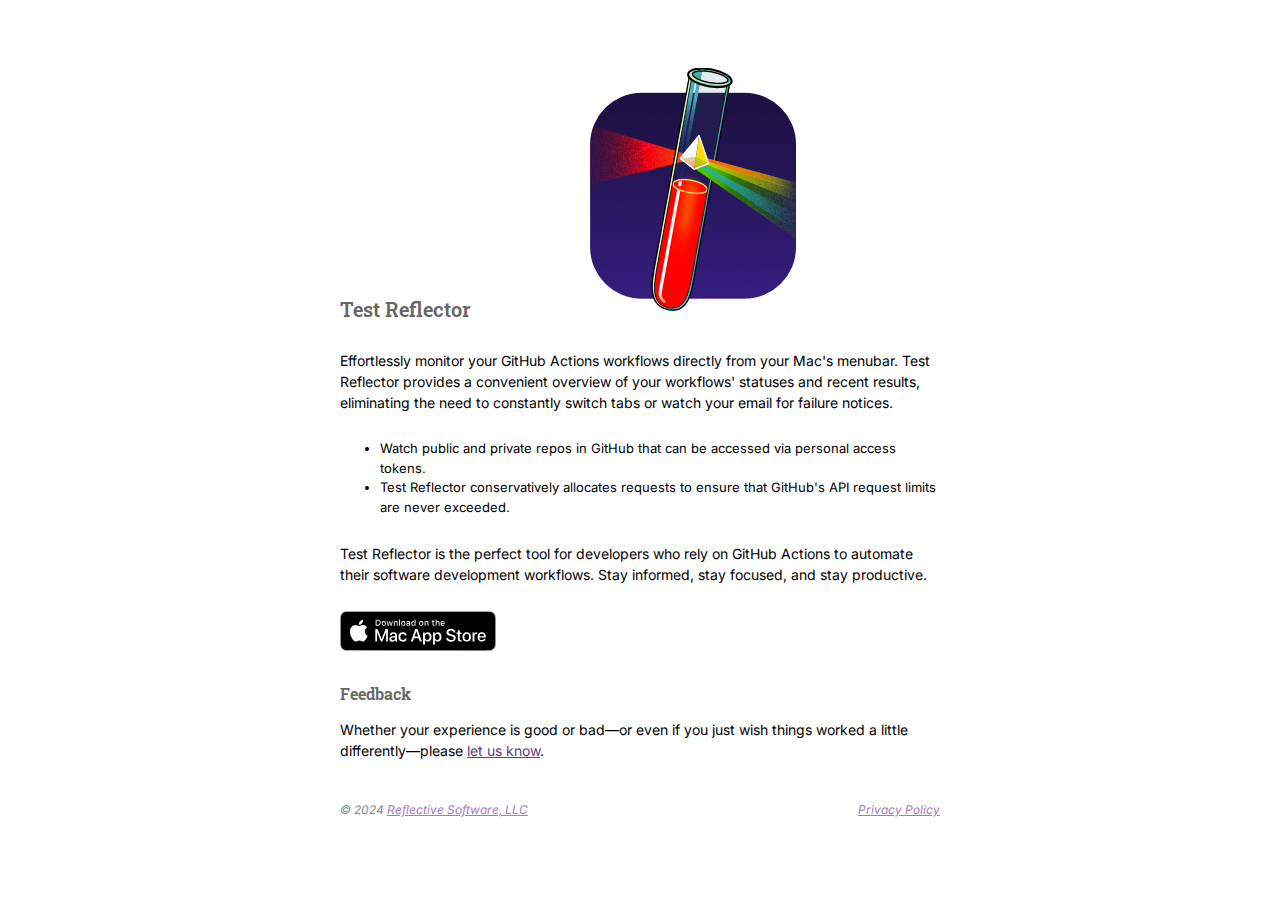
==== index.html @ 413d94f1 "Link to reflective.dev" ====
<!DOCTYPE html>
<html>

  <head>
    <meta charset="utf-8"/>
    <meta http-equiv="X-UA-Compatible" content="IE=edge"/>
    <meta name="viewport" content="width=device-width, initial-scale=1.0, maximum-scale=1.0"/>
    <link rel="canonical" href="https://www.testreflector.app" />
    <link rel="preconnect" href="https://fonts.googleapis.com" />
    <link rel="preconnect" href="https://fonts.gstatic.com" crossorigin />
    <title>Test Reflector</title>

    <meta name="description" content="Effortlessly monitor your GitHub Actions workflows directly from your Mac's menubar. Test Reflector provides a convenient overview of your workflows' statuses and recent results, eliminating the need to constantly switch tabs or watch your email for failure notices." />
    <meta name="og:description" property="og:description" content="Effortlessly monitor your GitHub Actions workflows directly from your Mac's menubar. Test Reflector provides a convenient overview of your workflows' statuses and recent results, eliminating the need to constantly switch tabs or watch your email for failure notices." />
    <meta name="og:image" property="og:image" content="https://www.testreflector.app/assets/logos/logo@256x.png" />
    <meta name="og:title" property="og:title" content="Test Reflector" />
    <meta name="og:url" property="og:url" content="https://www.testreflector.app" />

    <style>
      @import url('https://fonts.googleapis.com/css2?family=Inter:wght@400&family=Roboto+Slab:wght@600&display=swap');
    </style>
    <link href="/assets/css/app.css?cache=20240417100000" rel="stylesheet" />
  </head>

  <body>
    <main>
      <header>
        <div class="logo">
          <img src="assets/logos/logo@256x.png" />
        </div>
      </header>

      <h1>Test Reflector</h1>

      <section>
        <p>
          Effortlessly monitor your GitHub Actions workflows directly from your Mac's menubar. Test Reflector provides
          a convenient overview of your workflows' statuses and recent results, eliminating the need to constantly switch tabs or watch your email for failure notices.
        </p>

        <ul>
          <li>Watch public and private repos in GitHub that can be accessed via personal access tokens.</li>
          <li>Test Reflector conservatively allocates requests to ensure that GitHub's API request limits are never exceeded.</li>
        </ul>

        <p>
          Test Reflector is the perfect tool for developers who rely on GitHub Actions to automate their software development workflows. Stay informed, stay focused, and stay productive.
        </p>
      </section>

      <section>
        <p><a href="https://apps.apple.com/us/app/test-reflector/id6483935981?mt=12"><img src="/assets/images/Download_on_the_Mac_App_Store_Badge_US-UK_RGB_blk_092917.svg" /></a></p>
      </section>

      <section>
        <h2>Feedback</h2>

        <p>
          Whether your experience is good or bad—or even if you just wish things worked a little differently—please <a href="/feedback.html">let us know</a>.
        </p>

      </section>
    </main>

    <footer>
      <div>&copy; 2024 <a href="https://reflective.dev">Reflective Software, LLC</a></div>
      <a href="/privacy.html">Privacy Policy</a>
    </footer>
  </body>
</html>
---- assets/css/app.css ----
a {
  color: #673687;
}

body {
  font-family: "Inter", -apple-system, BlinkMacSystemFont, "Segoe UI", "Roboto", "Oxygen", "Ubuntu", "Cantarell", "Fira Sans", "Droid Sans", "Helvetica Neue", sans-serif;
  font-weight: 400;
}

h1, h2, h3, h4, h5, h6 {
  color: #666;
  font-family: "Roboto Slab", "Times New Roman", "Georgia", "Garamond";
  font-weight: 600;
  margin: 0;
}

h1 {
  font-size: 20px;
}

h2 {
  font-size: 16px;
}

body {
  padding: 10px;
  display: flex;
  flex-direction: column;
  font-size: 13px;
  justify-content: space-between;
  line-height: 1.5;
}

main {
  display: flex;
  flex-direction: column;
  gap: 2em;
  margin: 0 auto;
  max-width: 600px;
  width: 100%;
}

p {
  font-size: 14px;
  margin: 0;
}

p + p {
  margin-top: 10px;
}

header {
  display: flex;
  flex-direction: row;
  justify-content: center;
  padding: 50px 0;
}

section {
  display: flex;
  flex-direction: column;
  gap: 1em;
}

blockquote {
  border-left: 4px solid #eee;
  display: flex;
  flex-direction: column;
  gap: 0.3em;
  margin: 1em 0 0 0;
  padding-left: 1em;
}

blockquote img {
  float: left;
  margin-right: 1em;
  width: 80px;
}

.logo {
  color: #673687;
  height: 150px;
  width: 150px;
}

.logo svg {
  height: 150px;
  width: 150px;
  fill: currentcolor;
  stroke: currentcolor;
}

footer {
  color: #888;
  display: flex;
  flex-direction: row;
  justify-content: space-between;
  font-size: 12px;
  font-style: italic;
  margin: 40px auto;
  max-width: 600px;
  width: 100%;
}

footer a {
  color: #a47abf;
}

@media (prefers-color-scheme: dark) {
  body {
    background-color: #1c052b;
    color: #ccc;
  }

  a {
    color: #8e5fad;
  }

  h1, h2, h3, h4, h5, h6 {
    color: #d2c3db;
  }
}
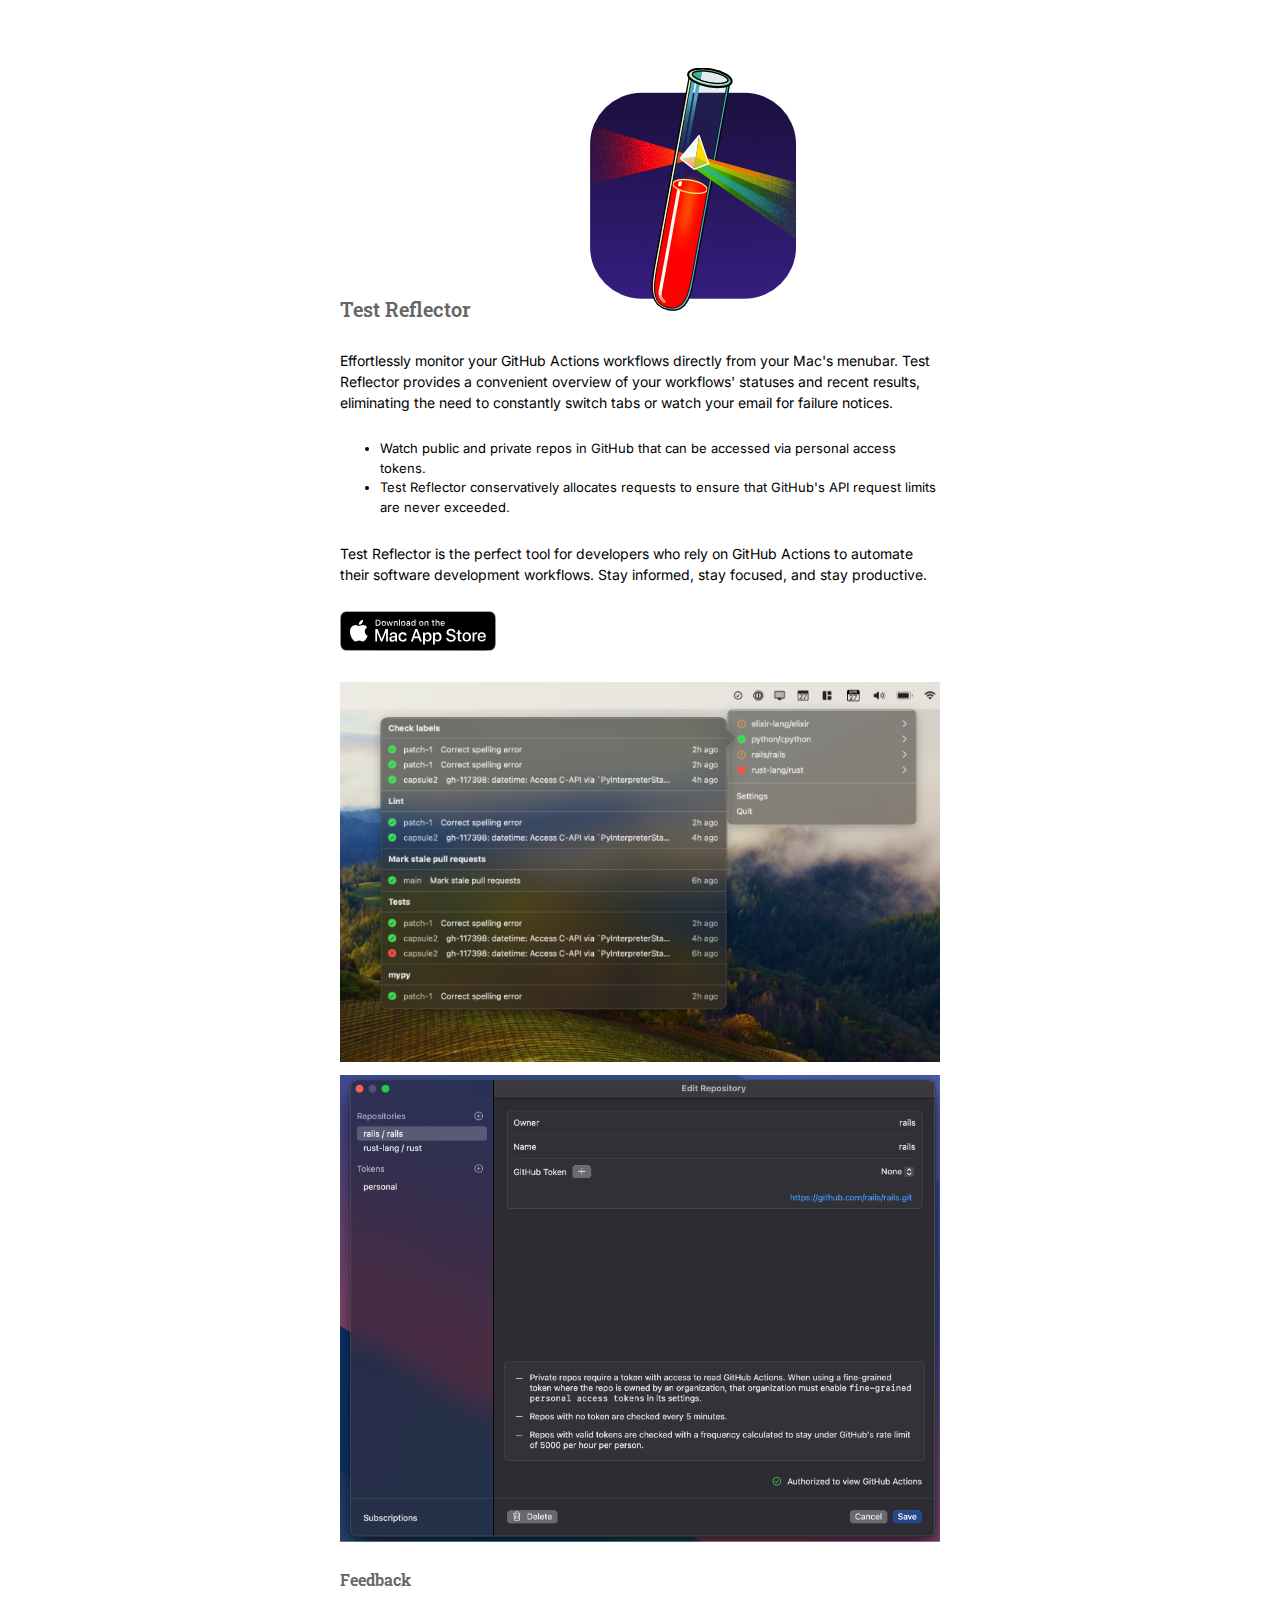
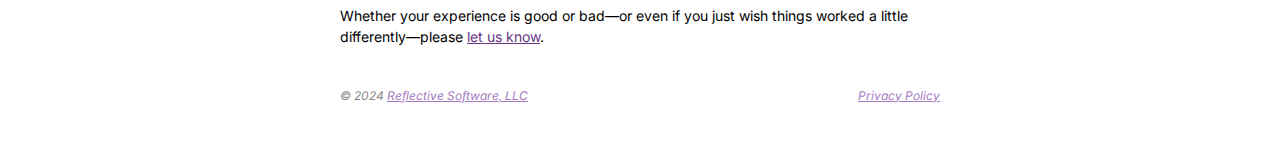
==== commit 744c7353: "Add screenshots to index" ====
--- a/index.html
+++ b/index.html
@@ -53,6 +53,11 @@
       </section>
 
       <section>
+        <img src="assets/images/test-reflector-menubar@768w.png" />
+        <img src="assets/images/test-reflector-settings.png" />
+      </section>
+
+      <section>
         <h2>Feedback</h2>
 
         <p>
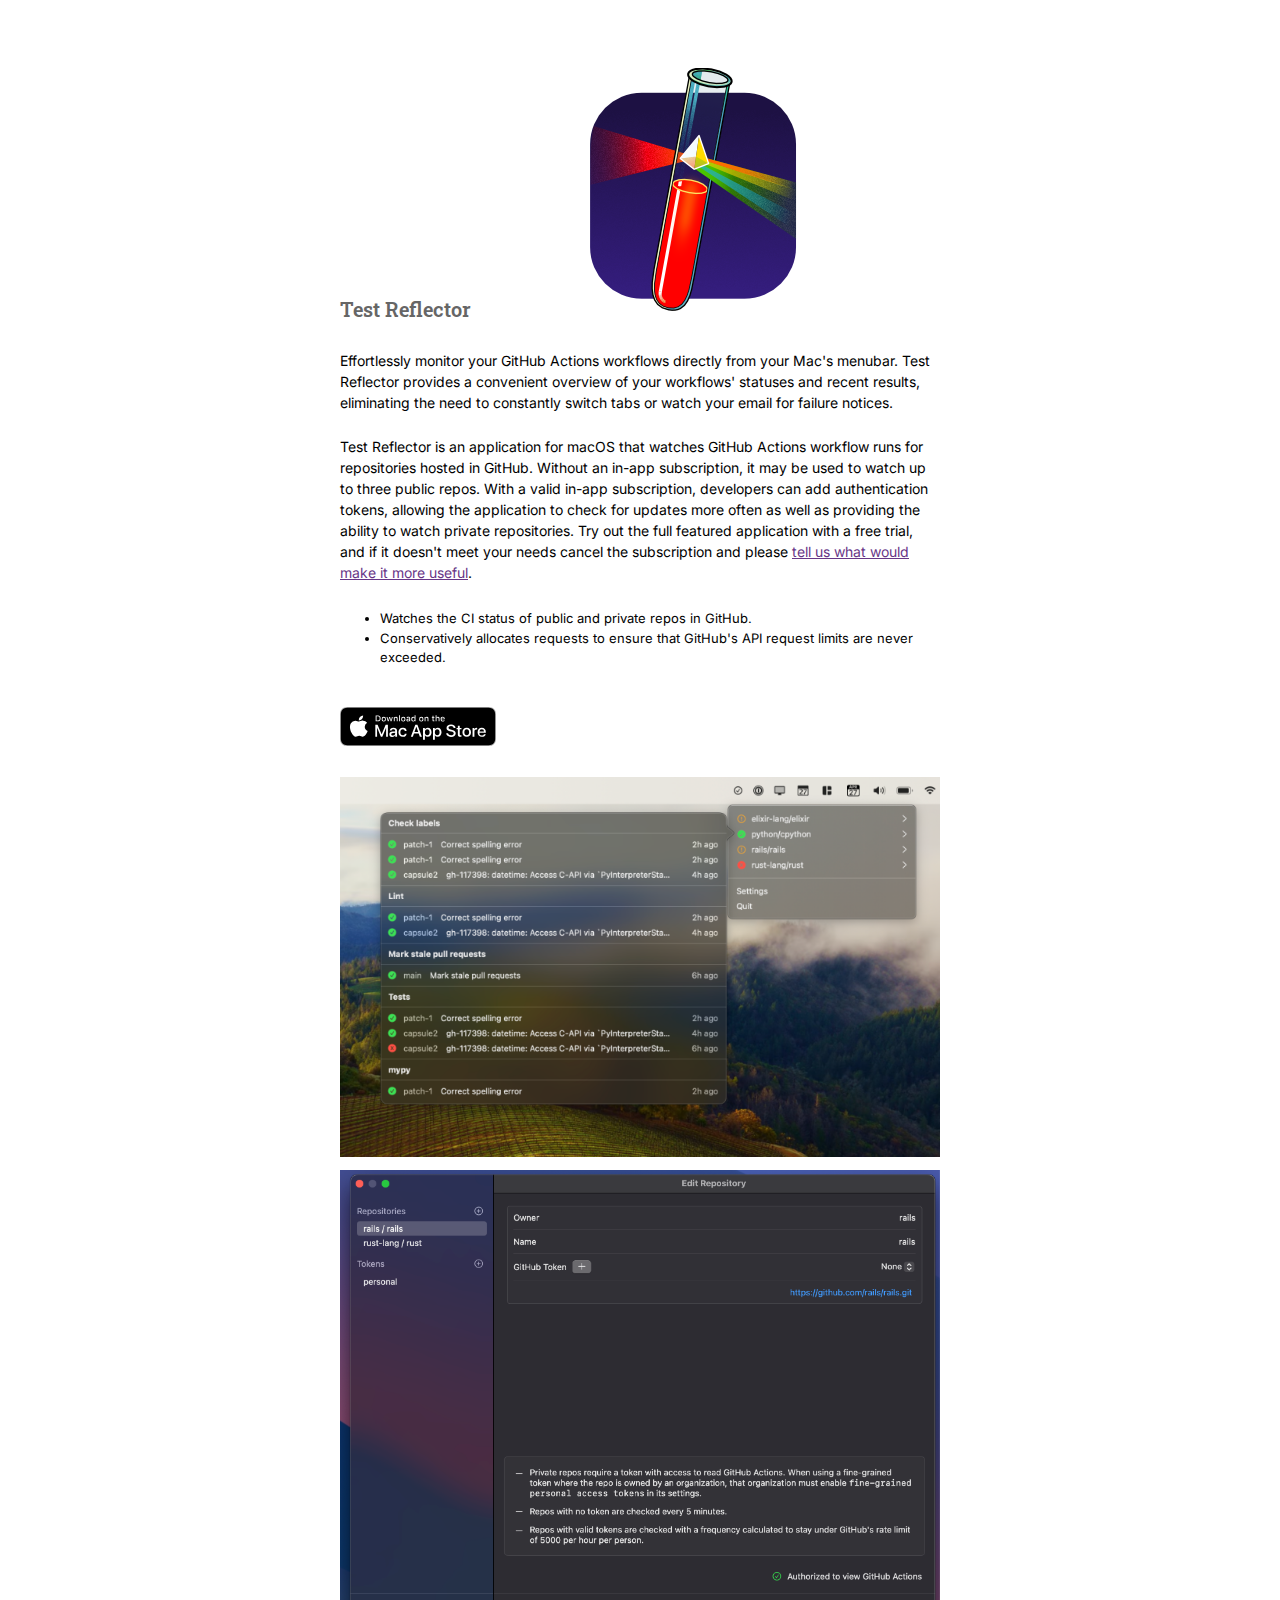
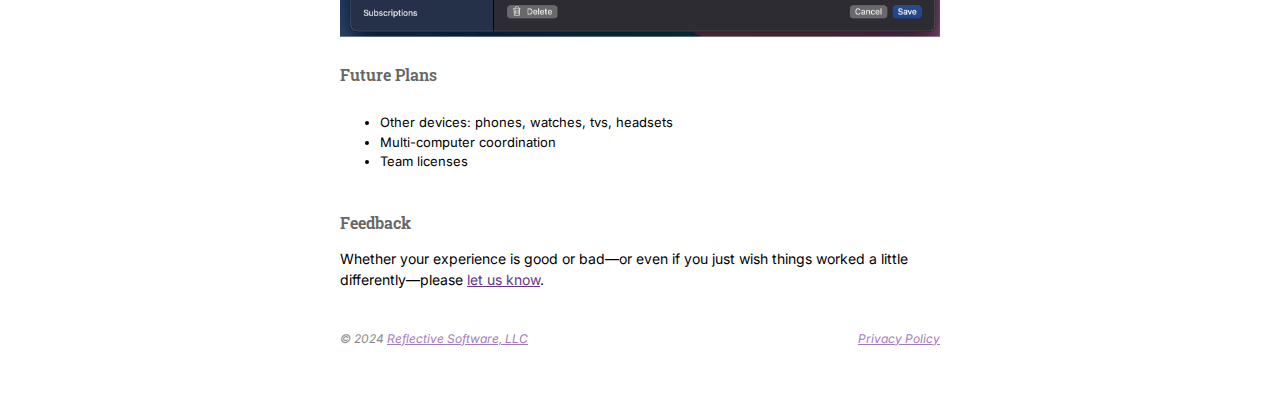
==== commit 9eba0c97: "Update index text" ====
--- a/index.html
+++ b/index.html
@@ -38,14 +38,18 @@
           a convenient overview of your workflows' statuses and recent results, eliminating the need to constantly switch tabs or watch your email for failure notices.
         </p>
 
+        <p>
+          Test Reflector is an application for macOS that watches GitHub Actions workflow runs for repositories hosted in GitHub. Without an in-app subscription,
+          it may be used to watch up to three public repos. With a valid in-app subscription, developers can add authentication tokens, allowing the application
+          to check for updates more often as well as providing the ability to watch private repositories. Try out the full featured application with a free trial,
+          and if it doesn't meet your needs cancel the subscription and please <a href="/feedback.html">tell us what would make it more useful</a>.
+        </p>
+
         <ul>
-          <li>Watch public and private repos in GitHub that can be accessed via personal access tokens.</li>
-          <li>Test Reflector conservatively allocates requests to ensure that GitHub's API request limits are never exceeded.</li>
+          <li>Watches the CI status of public and private repos in GitHub.</li>
+          <li>Conservatively allocates requests to ensure that GitHub's API request limits are never exceeded.</li>
         </ul>
 
-        <p>
-          Test Reflector is the perfect tool for developers who rely on GitHub Actions to automate their software development workflows. Stay informed, stay focused, and stay productive.
-        </p>
       </section>
 
       <section>
@@ -58,12 +62,22 @@
       </section>
 
       <section>
+        <h2>Future Plans</h2>
+
+        <ul>
+          <li>Other devices: phones, watches, tvs, headsets</li>
+          <li>Multi-computer coordination</li>
+          <li>Team licenses</li>
+        </ul>
+
+      </section>
+
+      <section>
         <h2>Feedback</h2>
 
         <p>
           Whether your experience is good or bad—or even if you just wish things worked a little differently—please <a href="/feedback.html">let us know</a>.
         </p>
-
       </section>
     </main>
 
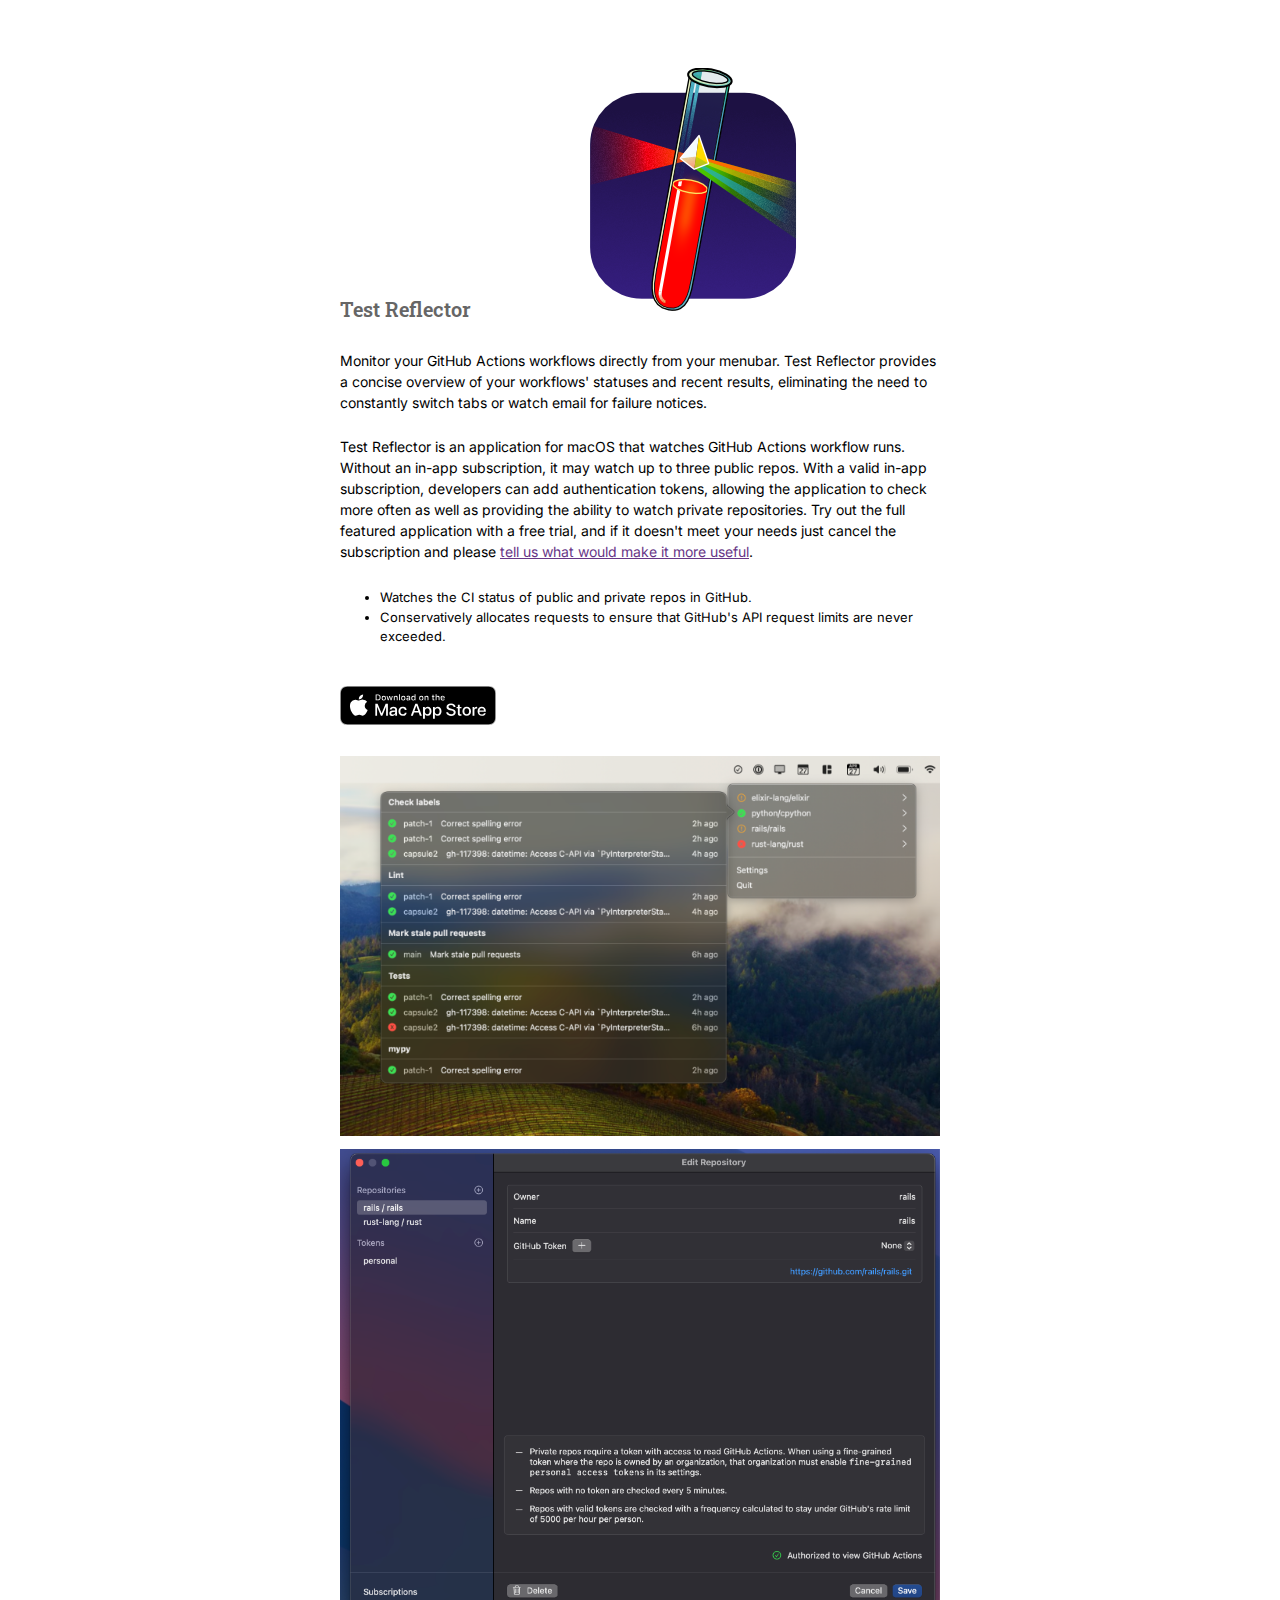
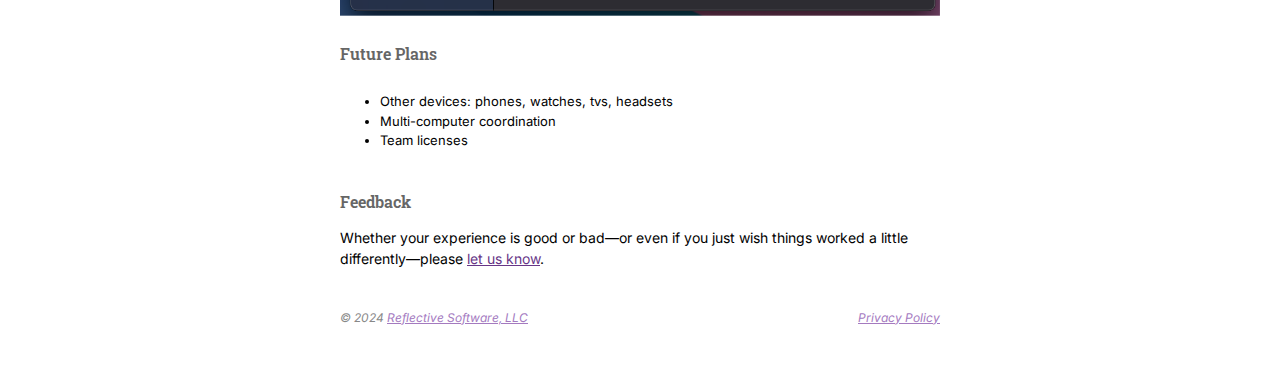
==== commit bd2a3f33: "Concisify some descriptions, and uniquify title tags" ====
--- a/index.html
+++ b/index.html
@@ -1,6 +1,5 @@
 <!DOCTYPE html>
 <html>
-
   <head>
     <meta charset="utf-8"/>
     <meta http-equiv="X-UA-Compatible" content="IE=edge"/>
@@ -8,10 +7,10 @@
     <link rel="canonical" href="https://www.testreflector.app" />
     <link rel="preconnect" href="https://fonts.googleapis.com" />
     <link rel="preconnect" href="https://fonts.gstatic.com" crossorigin />
-    <title>Test Reflector</title>
+    <title>Test Reflector : GitHub Actions in your menubar</title>
 
-    <meta name="description" content="Effortlessly monitor your GitHub Actions workflows directly from your Mac's menubar. Test Reflector provides a convenient overview of your workflows' statuses and recent results, eliminating the need to constantly switch tabs or watch your email for failure notices." />
-    <meta name="og:description" property="og:description" content="Effortlessly monitor your GitHub Actions workflows directly from your Mac's menubar. Test Reflector provides a convenient overview of your workflows' statuses and recent results, eliminating the need to constantly switch tabs or watch your email for failure notices." />
+    <meta name="description" content="Monitor GitHub Actions workflows from your menubar. Test Reflector provides an overview of statuses and recent results." />
+    <meta name="og:description" property="og:description" content="Monitor GitHub Actions workflows from your menubar. Test Reflector provides an overview of statuses and recent results." />
     <meta name="og:image" property="og:image" content="https://www.testreflector.app/assets/logos/logo@256x.png" />
     <meta name="og:title" property="og:title" content="Test Reflector" />
     <meta name="og:url" property="og:url" content="https://www.testreflector.app" />
@@ -26,7 +25,7 @@
     <main>
       <header>
         <div class="logo">
-          <img src="assets/logos/logo@256x.png" />
+          <img src="assets/logos/logo@256x.png" alt="Test Reflector app logo" />
         </div>
       </header>
 
@@ -34,15 +33,16 @@
 
       <section>
         <p>
-          Effortlessly monitor your GitHub Actions workflows directly from your Mac's menubar. Test Reflector provides
-          a convenient overview of your workflows' statuses and recent results, eliminating the need to constantly switch tabs or watch your email for failure notices.
+          Monitor your GitHub Actions workflows directly from your menubar. Test Reflector provides a concise overview of your
+          workflows' statuses and recent results, eliminating the need to constantly switch tabs or watch email for failure notices.
         </p>
 
         <p>
-          Test Reflector is an application for macOS that watches GitHub Actions workflow runs for repositories hosted in GitHub. Without an in-app subscription,
-          it may be used to watch up to three public repos. With a valid in-app subscription, developers can add authentication tokens, allowing the application
-          to check for updates more often as well as providing the ability to watch private repositories. Try out the full featured application with a free trial,
-          and if it doesn't meet your needs cancel the subscription and please <a href="/feedback.html">tell us what would make it more useful</a>.
+          Test Reflector is an application for macOS that watches GitHub Actions workflow runs. Without an in-app subscription,
+          it may watch up to three public repos. With a valid in-app subscription, developers can add authentication tokens, allowing
+          the application to check more often as well as providing the ability to watch private repositories. Try out the full featured
+          application with a free trial, and if it doesn't meet your needs just cancel the subscription and please
+          <a href="/feedback.html">tell us what would make it more useful</a>.
         </p>
 
         <ul>
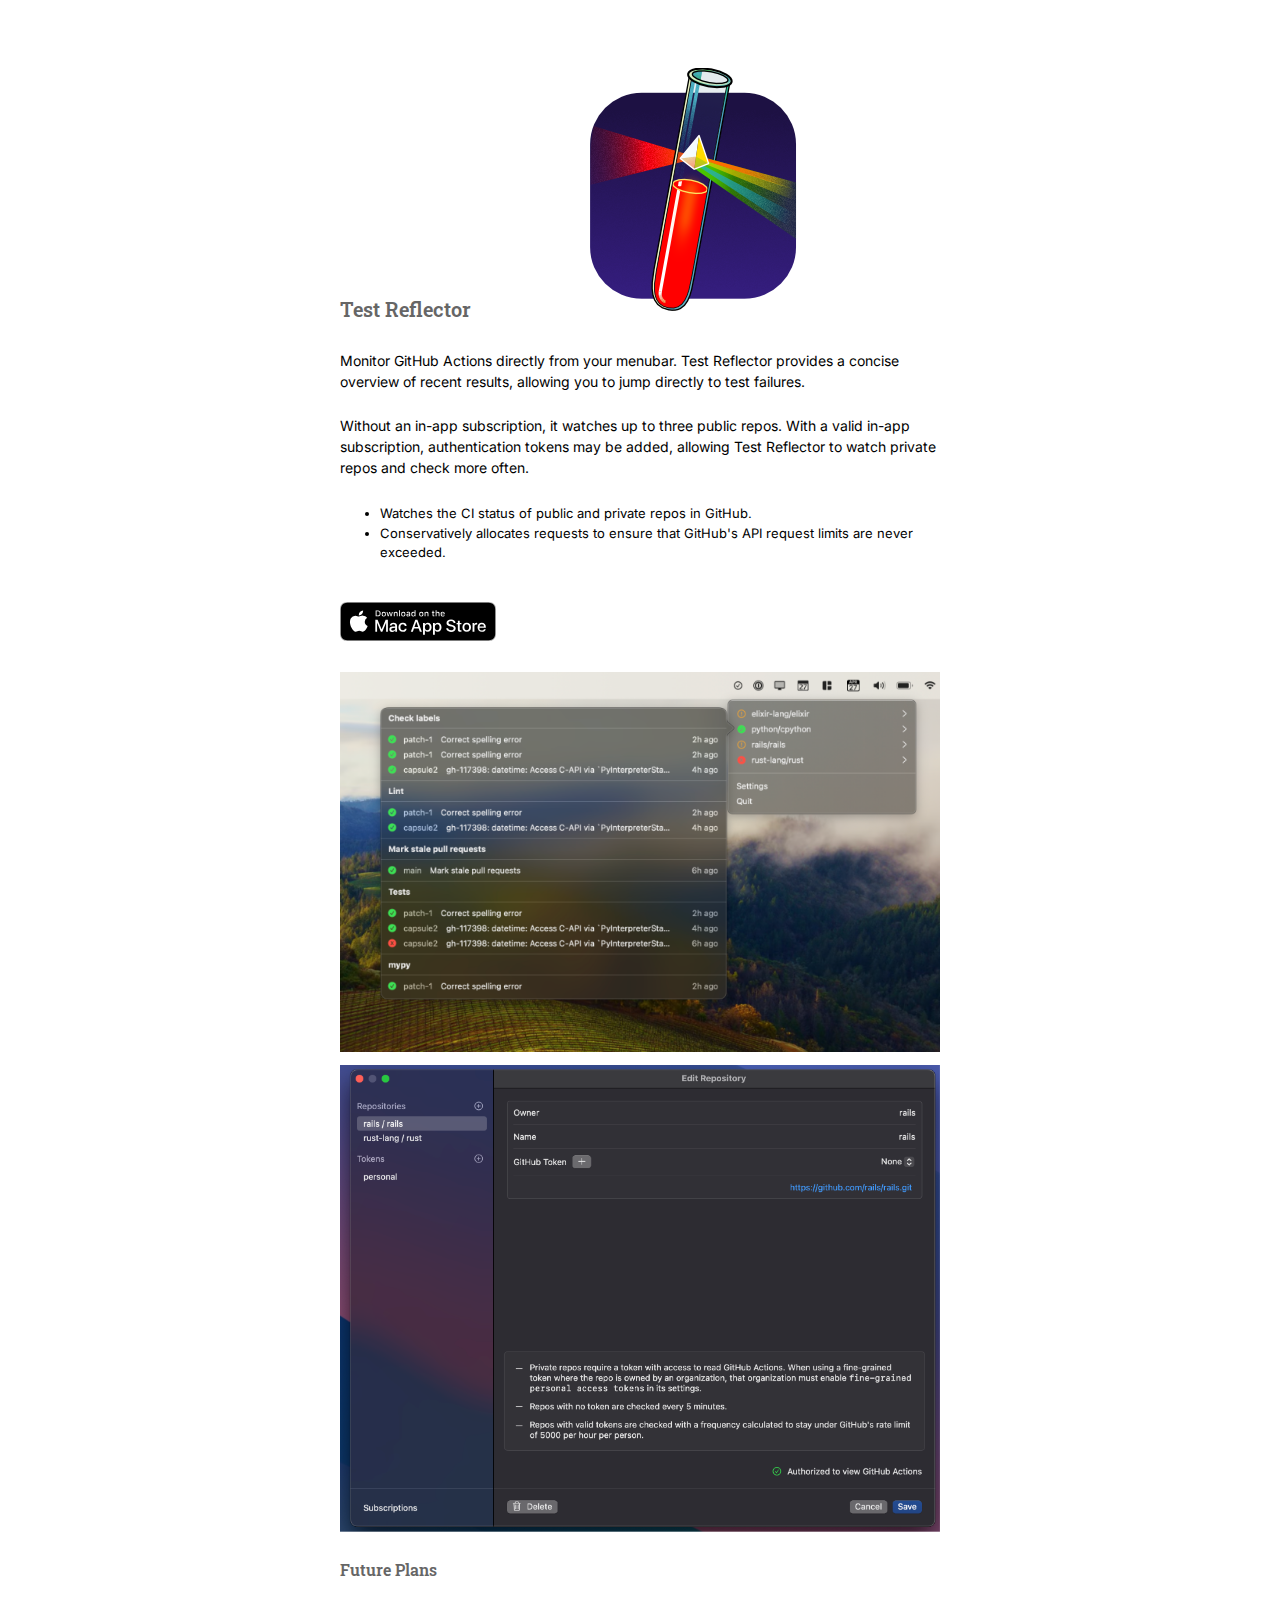
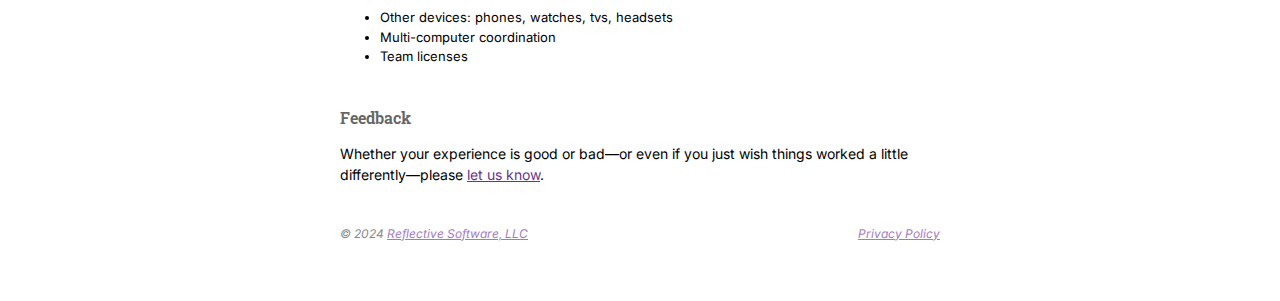
==== commit b1ad7e3e: "Concisify index text" ====
--- a/index.html
+++ b/index.html
@@ -9,16 +9,37 @@
     <link rel="preconnect" href="https://fonts.gstatic.com" crossorigin />
     <title>Test Reflector : GitHub Actions in your menubar</title>
 
-    <meta name="description" content="Monitor GitHub Actions workflows from your menubar. Test Reflector provides an overview of statuses and recent results." />
-    <meta name="og:description" property="og:description" content="Monitor GitHub Actions workflows from your menubar. Test Reflector provides an overview of statuses and recent results." />
+    <meta name="description" content="GitHub Actions in your menubar." />
+    <meta name="og:description" property="og:description" content="GitHub Actions in your menubar." />
     <meta name="og:image" property="og:image" content="https://www.testreflector.app/assets/logos/logo@256x.png" />
-    <meta name="og:title" property="og:title" content="Test Reflector" />
+    <meta name="og:title" property="og:title" content="Test Reflector: GitHub Actions in your menubar" />
     <meta name="og:url" property="og:url" content="https://www.testreflector.app" />
 
     <style>
       @import url('https://fonts.googleapis.com/css2?family=Inter:wght@400&family=Roboto+Slab:wght@600&display=swap');
     </style>
     <link href="/assets/css/app.css?cache=20240417100000" rel="stylesheet" />
+
+    <script type="application/ld+json">
+    {
+      "@context": "https://schema.org",
+      "@type": "SoftwareApplication",
+      "name": "Test Reflector",
+      "operatingSystem": "OSX 14.0",
+      "applicationCategory": "DeveloperApplication",
+      "aggregateRating": {
+        "@type": "AggregateRating",
+        "bestRating": "5",
+        "ratingValue": "5",
+        "ratingCount": "1"
+      },
+      "offers": {
+        "@type": "Offer",
+        "price": "9.99",
+        "priceCurrency": "USD"
+      }
+    }
+    </script>
   </head>
 
   <body>
@@ -33,16 +54,14 @@
 
       <section>
         <p>
-          Monitor your GitHub Actions workflows directly from your menubar. Test Reflector provides a concise overview of your
-          workflows' statuses and recent results, eliminating the need to constantly switch tabs or watch email for failure notices.
+          Monitor GitHub Actions directly from your menubar. Test Reflector provides a concise overview of
+          recent results, allowing you to jump directly to test failures.
         </p>
 
         <p>
-          Test Reflector is an application for macOS that watches GitHub Actions workflow runs. Without an in-app subscription,
-          it may watch up to three public repos. With a valid in-app subscription, developers can add authentication tokens, allowing
-          the application to check more often as well as providing the ability to watch private repositories. Try out the full featured
-          application with a free trial, and if it doesn't meet your needs just cancel the subscription and please
-          <a href="/feedback.html">tell us what would make it more useful</a>.
+          Without an in-app subscription, it watches up to three public repos. With a valid in-app
+          subscription, authentication tokens may be added, allowing Test Reflector to watch private
+          repos and check more often.
         </p>
 
         <ul>
